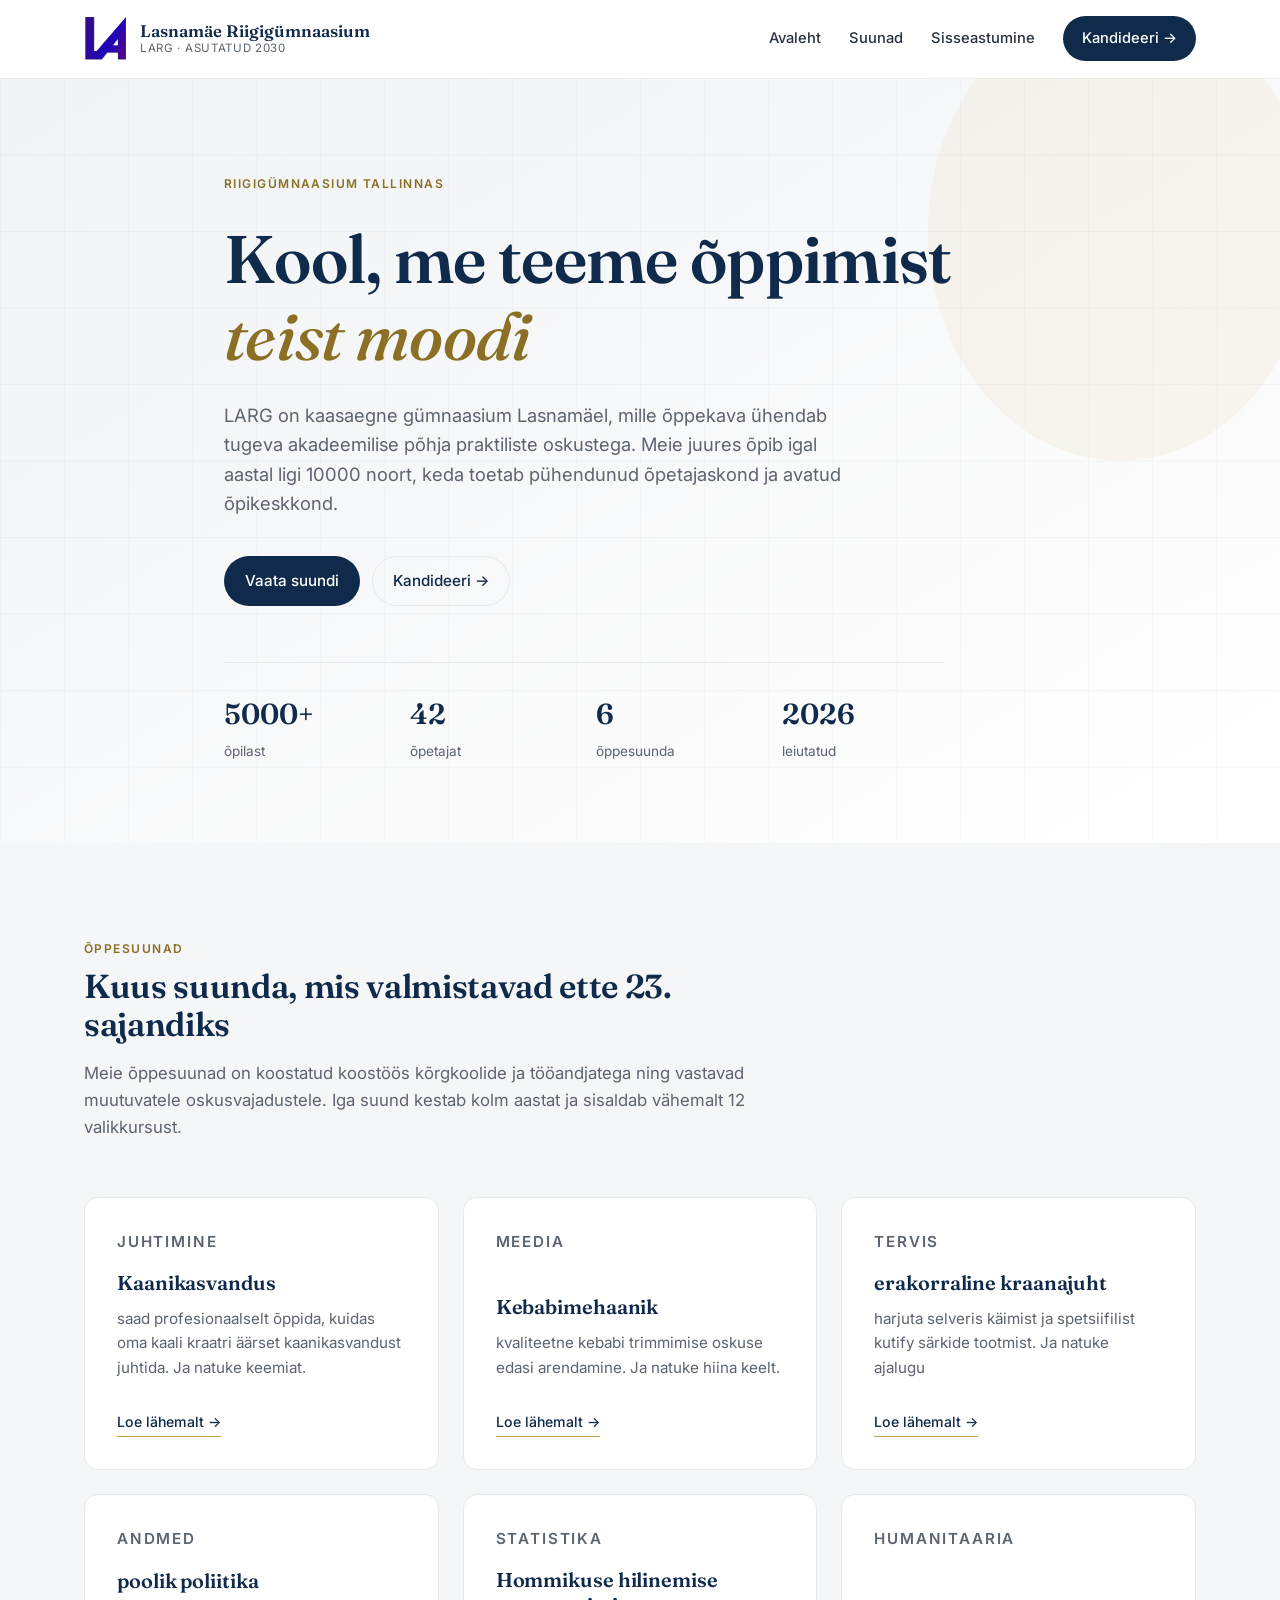
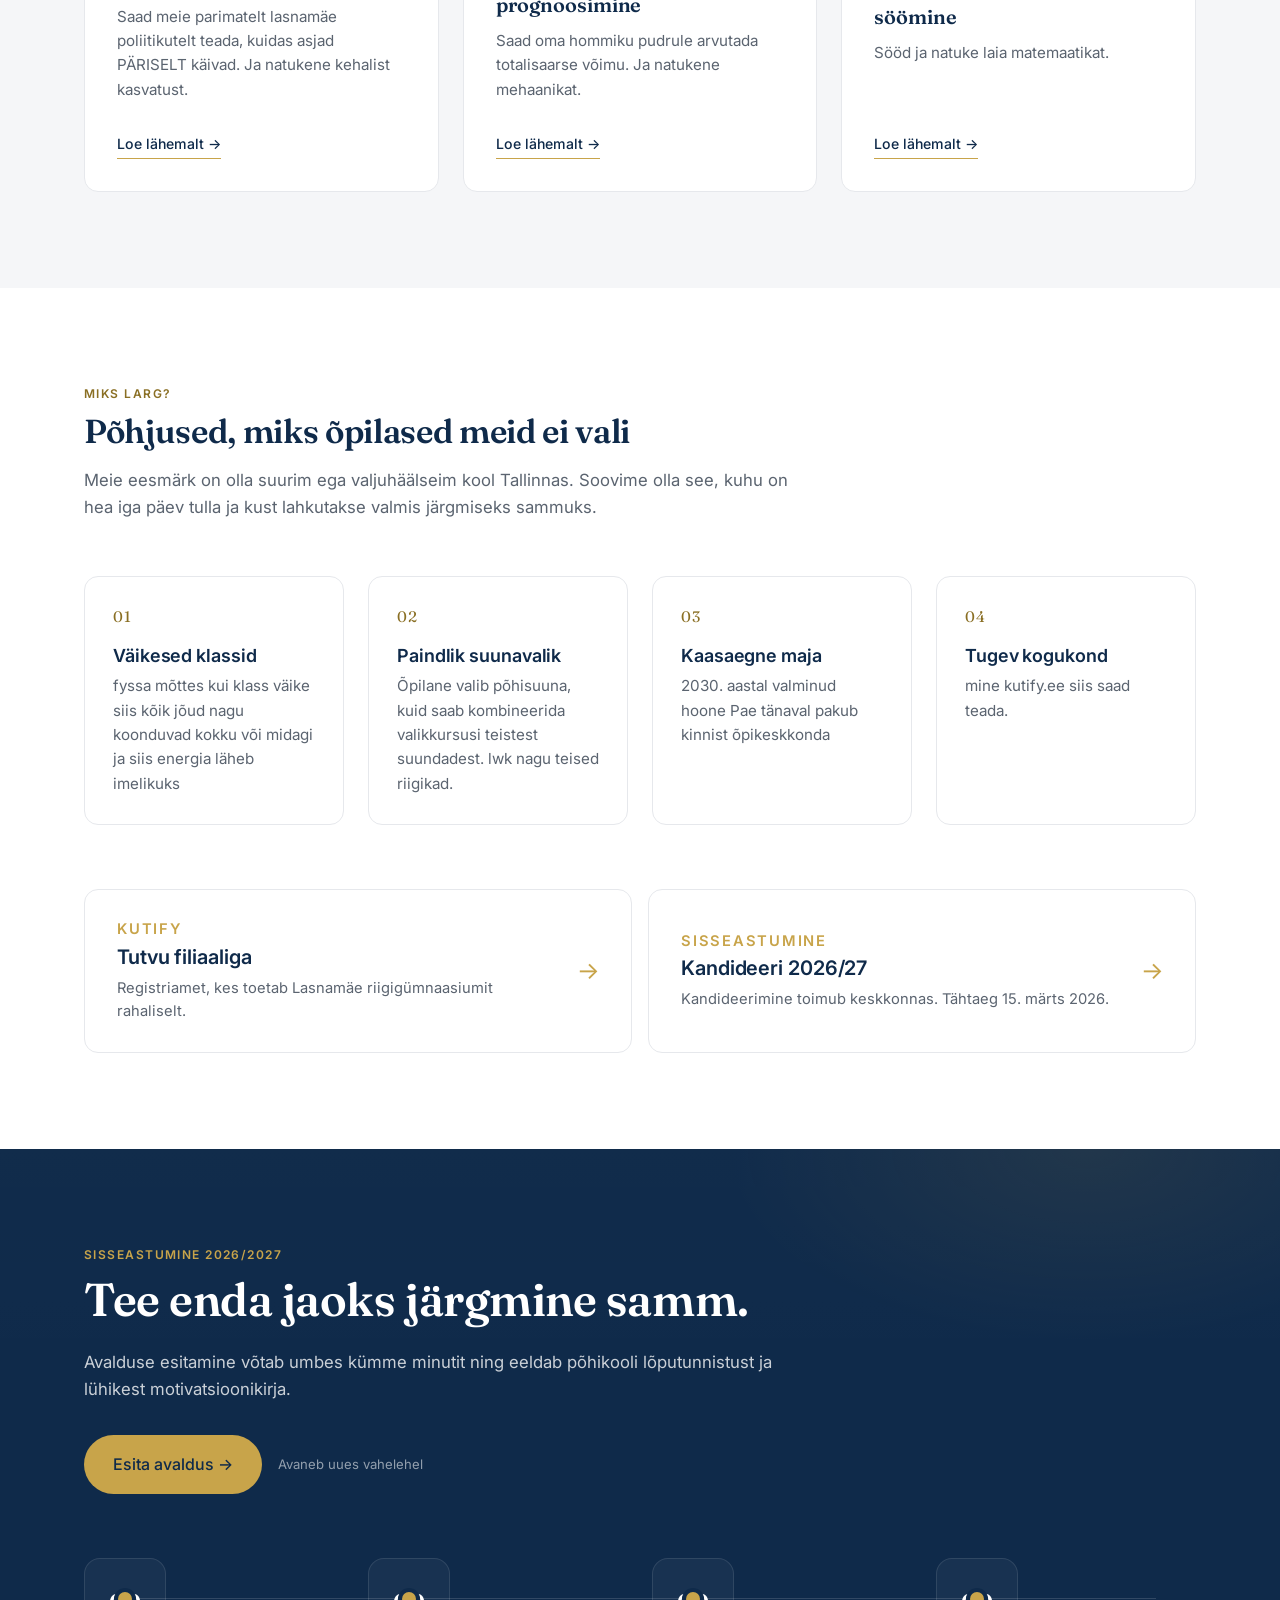
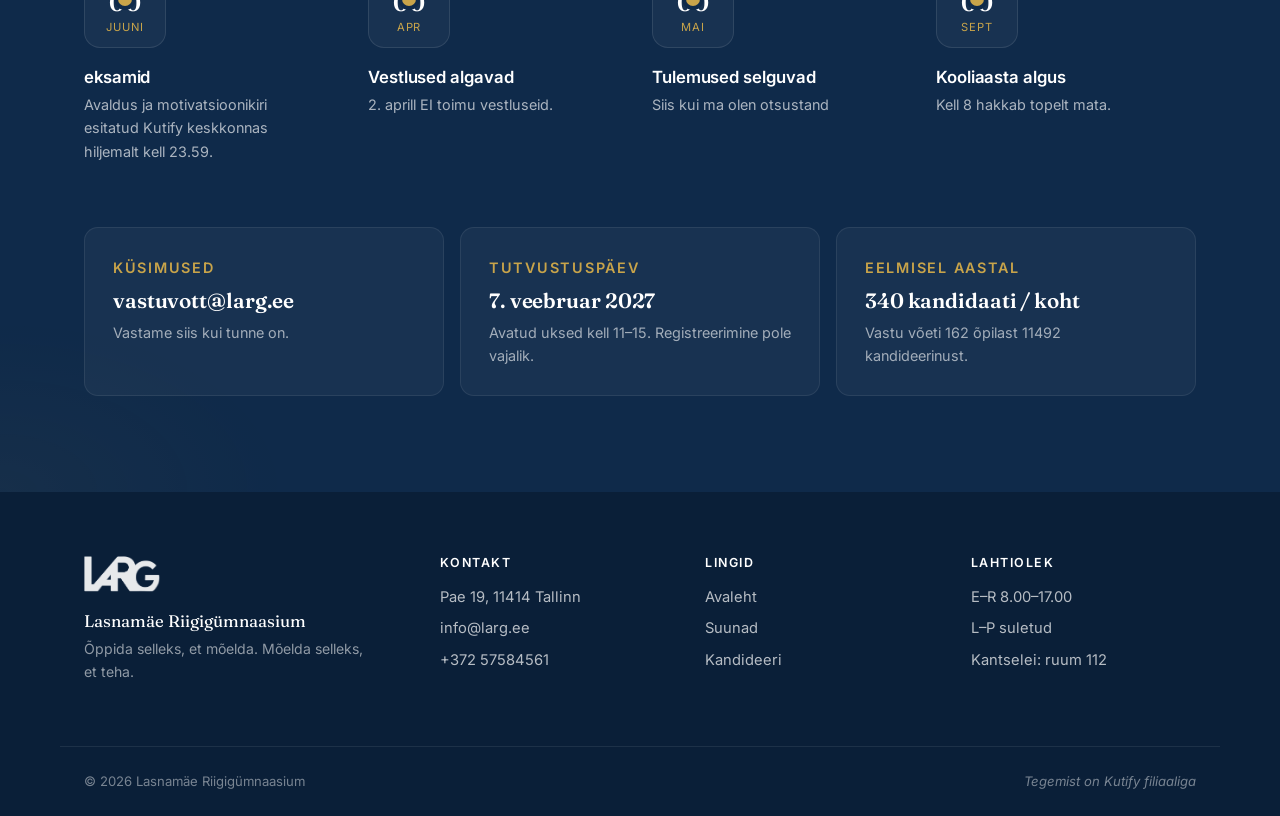
==== index.html @ 1d41293f "Add files via upload" ====
<!doctype html>
<html lang="et">
<head>
<meta charset="utf-8" />
<meta name="viewport" content="width=device-width, initial-scale=1" />
<title>Lasnamäe Riigigümnaasium — LARG</title>
<meta name="description" content="Lasnamäe Riigigümnaasium (LARG) — kaasaegne gümnaasium Tallinnas. Tutvu õppesuundadega ja kandideeri." />
<link rel="preconnect" href="https://fonts.googleapis.com" />
<link rel="preconnect" href="https://fonts.gstatic.com" crossorigin />
<link href="https://fonts.googleapis.com/css2?family=Inter:wght@400;500;600;700&family=Fraunces:wght@500;600&display=swap" rel="stylesheet" />
<link rel="stylesheet" href="style.css" />
<link rel="icon" href="/favicon.ico" />
</head>
<body>
  <a class="skip" href="#main">Liigu sisu juurde</a>

  <header class="site-header" id="top">
    <div class="container header-inner">
      <a class="brand" href="#top" aria-label="LARG avaleht">
        <span class="brand-mark" aria-hidden="true">
          <img src="document.svg" alt="" width="44" height="44" />
        </span>
        <span class="brand-text">
          <span class="brand-title">Lasnamäe Riigigümnaasium</span>
          <span class="brand-sub">LARG · asutatud 2030</span>
        </span>
      </a>

      <nav class="nav" aria-label="Põhinavigatsioon">
        <button class="nav-toggle" aria-expanded="false" aria-controls="primary-nav" aria-label="Ava menüü">
          <span></span><span></span><span></span>
        </button>
        <ul id="primary-nav" class="nav-list">
          <li><a href="#avaleht">Avaleht</a></li>
          <li><a href="#suunad">Suunad</a></li>
          <li><a href="#kandideeri">Sisseastumine</a></li>
          <li><a class="btn btn-primary nav-cta" href="https://kutify.ee" target="_blank" rel="noopener">Kandideeri →</a></li>
        </ul>
      </nav>
    </div>
  </header>

  <main id="main">

    <!-- HERO / AVALEHT -->
    <section class="hero" id="avaleht">
      <div class="hero-bg" aria-hidden="true">
        <svg viewBox="0 0 1200 600" preserveAspectRatio="none">
          <defs>
            <linearGradient id="g1" x1="0" x2="1" y1="0" y2="1">
              <stop offset="0%" stop-color="#0f2a4a" stop-opacity="0.06"/>
              <stop offset="100%" stop-color="#0f2a4a" stop-opacity="0"/>
            </linearGradient>
            <pattern id="grid" width="60" height="60" patternUnits="userSpaceOnUse">
              <path d="M60 0H0V60" fill="none" stroke="#0f2a4a" stroke-opacity="0.05" stroke-width="1"/>
            </pattern>
          </defs>
          <rect width="1200" height="600" fill="url(#grid)"/>
          <rect width="1200" height="600" fill="url(#g1)"/>
          <circle cx="1050" cy="120" r="180" fill="#c8a44a" fill-opacity="0.08"/>
        </svg>
      </div>
      <div class="container hero-inner">
        <p class="eyebrow">Riigigümnaasium Tallinnas</p>
        <h1 class="hero-title">Kool, me teeme õppimist <em>teist moodi</em> </h1>
        <p class="hero-lead">
          LARG on kaasaegne gümnaasium Lasnamäel, mille õppekava ühendab tugeva
          akadeemilise põhja praktiliste oskustega. Meie juures õpib igal
          aastal ligi 10000 noort, keda toetab pühendunud õpetajaskond ja avatud
          õpikeskkond.
        </p>
        <div class="hero-actions">
          <a class="btn btn-primary" href="#suunad">Vaata suundi</a>
          <a class="btn btn-ghost" href="https://forms.gle/vjyCCtD38Jy7fEL56" target="_blank" rel="noopener">Kandideeri →</a>
        </div>

        <dl class="hero-stats" aria-label="Koolist arvudes">
          <div><dt>5000+</dt><dd>õpilast</dd></div>
          <div><dt>42</dt><dd>õpetajat</dd></div>
          <div><dt>6</dt><dd>õppesuunda</dd></div>
          <div><dt>2026</dt><dd>leiutatud</dd></div>
        </dl>
      </div>
    </section>

    <!-- SUUNAD -->
    <section class="section section-alt" id="suunad" aria-labelledby="suunad-title">
      <div class="container">
        <header class="section-head">
          <p class="eyebrow">Õppesuunad</p>
          <h2 id="suunad-title">Kuus suunda, mis valmistavad ette 23. sajandiks</h2>
          <p class="section-lead">
            Meie õppesuunad on koostatud koostöös kõrgkoolide ja tööandjatega
            ning vastavad muutuvatele oskusvajadustele. Iga suund kestab kolm
            aastat ja sisaldab vähemalt 12 valikkursust.
          </p>
        </header>

        <div class="cards">
          <article class="card">
            <p class="card-tag">Juhtimine</p>
            <h3>Kaanikasvandus</h3>
            <p>saad profesionaalselt õppida, kuidas oma kaali kraatri äärset kaanikasvandust juhtida. Ja natuke keemiat.</p>
            <a class="card-link" href="https://kutify.ee/products/sundinud-kaanikasvataja-t-sark">Loe lähemalt →</a>
          </article>

          <article class="card">
            <p class="card-tag">Meedia</p>
            <h3>Kebabimehaanik</h3>
            <p>kvaliteetne kebabi trimmimise oskuse edasi arendamine. Ja natuke hiina keelt.</p>
            <a class="card-link" href="#kandideeri">Loe lähemalt →</a>
          </article>

          <article class="card">
            <p class="card-tag">Tervis</p>
            <h3>erakorraline kraanajuht</h3>
            <p>harjuta selveris käimist ja spetsiifilist kutify särkide tootmist. Ja natuke ajalugu</p>
            <a class="card-link" href="#kandideeri">Loe lähemalt →</a>
          </article>

          <article class="card">
            <p class="card-tag">Andmed</p>
            <h3>poolik poliitika</h3>
            <p>Saad meie parimatelt lasnamäe poliitikutelt teada, kuidas asjad PÄRISELT käivad. Ja natukene kehalist kasvatust.</p>
            <a class="card-link" href="#kandideeri">Loe lähemalt →</a>
          </article>

          <article class="card">
            <p class="card-tag">Statistika</p>
            <h3>Hommikuse hilinemise prognoosimine</h3>
            <p>Saad oma hommiku pudrule arvutada totalisaarse võimu. Ja natukene mehaanikat.</p>
            <a class="card-link" href="#kandideeri">Loe lähemalt →</a>
          </article>

          <article class="card">
            <p class="card-tag">Humanitaaria</p>
            <h3>söömine</h3>
            <p>Sööd ja natuke laia matemaatikat.</p>
            <a class="card-link" href="#kandideeri">Loe lähemalt →</a>
          </article>
        </div>
      </div>
    </section>
	      <!-- MIKS LARG -->
    <section class="section" aria-labelledby="miks-title">
      <div class="container">
        <header class="section-head">
          <p class="eyebrow">Miks LARG?</p>
          <h2 id="miks-title">Põhjused, miks õpilased meid ei vali</h2>
          <p class="section-lead">
            Meie eesmärk on olla suurim ega valjuhäälseim kool Tallinnas.
            Soovime olla see, kuhu on hea iga päev tulla ja kust lahkutakse
            valmis järgmiseks sammuks.
          </p>
        </header>

        <div class="features">
          <article class="feature">
            <span class="feature-num">01</span>
            <h3>Väikesed klassid</h3>
            <p>fyssa mõttes kui klass väike siis kõik jõud nagu koonduvad kokku või midagi ja siis energia läheb imelikuks</p>
          </article>
          <article class="feature">
            <span class="feature-num">02</span>
            <h3>Paindlik suunavalik</h3>
            <p>Õpilane valib põhisuuna, kuid saab kombineerida valikkursusi
              teistest suundadest. lwk nagu teised riigikad.</p>
          </article>
          <article class="feature">
            <span class="feature-num">03</span>
            <h3>Kaasaegne maja</h3>
            <p>2030. aastal valminud hoone Pae tänaval pakub kinnist õpikeskkonda</p>
          </article>
          <article class="feature">
            <span class="feature-num">04</span>
            <h3>Tugev kogukond</h3>
            <p>mine kutify.ee siis saad teada.</p>
          </article>
        </div>

        <div class="quicklinks">
          <a href="https://kutify.ee" target="_blank" rel="noopener" class="quicklink quicklink-accent">
            <div>
              <p class="eyebrow">Kutify</p>
              <h3>Tutvu filiaaliga</h3>
              <p>Registriamet, kes toetab Lasnamäe riigigümnaasiumit rahaliselt.</p>
            </div>
            <span class="arrow" aria-hidden="true">→</span>
          </a>
          <a href="https://forms.gle/vjyCCtD38Jy7fEL56" target="_blank" rel="noopener" class="quicklink quicklink-accent">
            <div>
              <p class="eyebrow">Sisseastumine</p>
              <h3>Kandideeri 2026/27</h3>
              <p>Kandideerimine toimub keskkonnas. Tähtaeg 15. märts 2026.</p>
            </div>
            <span class="arrow" aria-hidden="true">→</span>
          </a>
        </div>
      </div>
    </section>

    <!-- KANDIDEERIMINE -->
    <section class="section apply" id="kandideeri" aria-labelledby="kand-title">
      <div class="apply-bg" aria-hidden="true"></div>
      <div class="container apply-inner">
        <div class="apply-head">
          <p class="eyebrow">Sisseastumine 2026/2027</p>
          <h2 id="kand-title">Tee enda jaoks järgmine samm.</h2>
          <p class="apply-text">
            Avalduse esitamine võtab umbes kümme minutit ning eeldab põhikooli lõputunnistust ja
            lühikest motivatsioonikirja.
          </p>
          <div class="apply-actions">
            <a class="btn btn-primary btn-lg" href="https://forms.gle/dvVnrGggxwWH1kMp7" target="_blank" rel="noopener">
              Esita avaldus →
            </a>
            <p class="apply-meta">Avaneb uues vahelehel </p>
          </div>
        </div>

        <ol class="timeline" aria-label="Vastuvõtu ajakava">
          <li class="timeline-item">
            <div class="timeline-date"><span class="day">00</span><span class="mon">Juuni</span></div>
            <div class="timeline-body">
              <h3>eksamid</h3>
              <p>Avaldus ja motivatsioonikiri esitatud Kutify keskkonnas hiljemalt kell 23.59.</p>
            </div>
          </li>
          <li class="timeline-item">
            <div class="timeline-date"><span class="day">00</span><span class="mon">Apr</span></div>
            <div class="timeline-body">
              <h3>Vestlused algavad</h3>
              <p>2. aprill EI toimu vestluseid.</p>
            </div>
          </li>
          <li class="timeline-item">
            <div class="timeline-date"><span class="day">00</span><span class="mon">Mai</span></div>
            <div class="timeline-body">
              <h3>Tulemused selguvad</h3>
              <p>Siis kui ma olen otsustand</p>
            </div>
          </li>
          <li class="timeline-item">
            <div class="timeline-date"><span class="day">00</span><span class="mon">Sept</span></div>
            <div class="timeline-body">
              <h3>Kooliaasta algus</h3>
              <p>Kell 8 hakkab topelt mata.</p>
            </div>
          </li>
        </ol>

        <div class="apply-grid">
          <a class="apply-tile" href="mailto:vastuvott@larg.ee">
            <p class="eyebrow">Küsimused</p>
            <h3>vastuvott@larg.ee</h3>
            <p>Vastame siis kui tunne on.</p>
          </a>
          <div class="apply-tile">
            <p class="eyebrow">Tutvustuspäev</p>
            <h3>7. veebruar 2027</h3>
            <p>Avatud uksed kell 11–15. Registreerimine pole vajalik.</p>
          </div>
          <div class="apply-tile">
            <p class="eyebrow">Eelmisel aastal</p>
            <h3>340 kandidaati / koht</h3>
            <p>Vastu võeti 162 õpilast 11492 kandideerinust.</p>
          </div>
        </div>
      </div>
    </section>

  </main>

  <footer class="site-footer">
    <div class="container footer-inner">
      <div class="footer-brand">
        <span class="brand-mark" aria-hidden="true">
          <img src="logo.svg" alt="" width="76" height="36" style="filter:brightness(0) invert(1);opacity:.9" />
        </span>
        <p class="footer-name">Lasnamäe Riigigümnaasium</p>
        <p class="footer-tag">Õppida selleks, et mõelda. Mõelda selleks, et teha.</p>
      </div>

      <div class="footer-col">
        <h4>Kontakt</h4>
        <p>Pae 19, 11414 Tallinn</p>
        <p><a href="mailto:info@larg.ee">info@larg.ee</a></p>
        <p><a href="tel:+3726000000">+372 57584561</a></p>
      </div>

      <div class="footer-col">
        <h4>Lingid</h4>
        <ul>
          <li><a href="#avaleht">Avaleht</a></li>
          <li><a href="#suunad">Suunad</a></li>
          <li><a href="#kandideeri">Kandideeri</a></li>
        </ul>
      </div>

      <div class="footer-col">
        <h4>Lahtiolek</h4>
        <p>E–R 8.00–17.00</p>
        <p>L–P suletud</p>
        <p>Kantselei: ruum 112</p>
      </div>
    </div>

    <div class="container footer-bottom">
      <p>© 2026 Lasnamäe Riigigümnaasium</p>
      <p class="disclaimer">Tegemist on Kutify filiaaliga</p>
    </div>
  </footer>

  <script src="script.js"></script>
</body>
</html>
---- style.css ----
/* LARG — staatiline veebileht */
:root {
  --bg: #ffffff;
  --bg-alt: #f5f6f8;
  --ink: #0f2a4a;
  --ink-2: #1a3a63;
  --text: #2b3340;
  --muted: #5b6470;
  --line: #e6e8ec;
  --accent: #c8a44a;
  --accent-ink: #8a6f24;
  --radius: 14px;
  --shadow-sm: 0 1px 2px rgba(15, 42, 74, 0.04);
  --shadow-md: 0 8px 28px -12px rgba(15, 42, 74, 0.18);
  --maxw: 1160px;
  --t: 200ms ease;
}

*, *::before, *::after { box-sizing: border-box; }
html { scroll-behavior: smooth; }
body {
  margin: 0;
  font-family: 'Inter', system-ui, -apple-system, Segoe UI, Roboto, sans-serif;
  font-size: 16px;
  line-height: 1.6;
  color: var(--text);
  background: var(--bg);
  -webkit-font-smoothing: antialiased;
}
img, svg { display: block; max-width: 100%; }
a { color: var(--ink); text-decoration: none; }
a:hover { color: var(--accent-ink); }

h1, h2, h3, h4 {
  font-family: 'Fraunces', 'Inter', Georgia, serif;
  color: var(--ink);
  font-weight: 600;
  letter-spacing: -0.01em;
  line-height: 1.15;
  margin: 0 0 0.5em;
}
h2 { font-size: clamp(1.75rem, 2.6vw, 2.4rem); }
h3 { font-family: 'Inter', sans-serif; font-weight: 600; font-size: 1.125rem; letter-spacing: -0.005em; }
p { margin: 0 0 1em; }

.container { width: 100%; max-width: var(--maxw); margin: 0 auto; padding: 0 24px; }

.eyebrow {
  font-size: 0.75rem;
  font-weight: 600;
  letter-spacing: 0.12em;
  text-transform: uppercase;
  color: var(--accent-ink);
  margin: 0 0 0.75em;
}

.skip {
  position: absolute; left: -9999px; top: 0;
  background: var(--ink); color: #fff; padding: 12px 16px; z-index: 100;
}
.skip:focus { left: 16px; top: 16px; }

/* Buttons */
.btn {
  display: inline-flex; align-items: center; justify-content: center;
  gap: 8px;
  padding: 12px 20px;
  font-weight: 500;
  font-size: 0.95rem;
  border-radius: 999px;
  border: 1px solid transparent;
  transition: background var(--t), color var(--t), border-color var(--t), transform var(--t);
  cursor: pointer;
  white-space: nowrap;
}
.btn-primary { background: var(--ink); color: #fff; }
.btn-primary:hover { background: var(--ink-2); color: #fff; }
.btn-ghost { background: transparent; color: var(--ink); border-color: var(--line); }
.btn-ghost:hover { border-color: var(--ink); color: var(--ink); }
.btn-lg { padding: 16px 28px; font-size: 1rem; }

/* Header */
.site-header {
  position: sticky; top: 0; z-index: 50;
  background: rgba(255,255,255,0.92);
  backdrop-filter: saturate(180%) blur(10px);
  border-bottom: 1px solid transparent;
  transition: border-color var(--t), box-shadow var(--t);
}
.site-header.scrolled {
  border-bottom-color: var(--line);
  box-shadow: var(--shadow-sm);
}
.header-inner {
  display: flex; align-items: center; justify-content: space-between;
  padding: 16px 24px;
  gap: 24px;
}
.brand { display: flex; align-items: center; gap: 12px; color: var(--ink); }
.brand-mark { display: inline-flex; }
.brand-text { display: flex; flex-direction: column; line-height: 1.1; }
.brand-title {
  font-family: 'Fraunces', serif; font-weight: 600; font-size: 1.05rem;
  color: var(--ink);
}
.brand-sub { font-size: 0.72rem; color: var(--muted); letter-spacing: 0.06em; text-transform: uppercase; margin-top: 2px;}

.nav { display: flex; align-items: center; }
.nav-list {
  display: flex; align-items: center; gap: 28px;
  list-style: none; margin: 0; padding: 0;
}
.nav-list a {
  font-size: 0.92rem; color: var(--text); font-weight: 500;
  padding: 6px 0;
  border-bottom: 1px solid transparent;
}
.nav-list a:hover { color: var(--ink); border-bottom-color: var(--accent); }
.nav-list a.nav-cta,
.nav-list a.nav-cta:hover { color: #fff; border-bottom: none; padding: 10px 18px; }
.nav-list a.nav-cta { transition: background var(--t); }

.nav-toggle {
  display: none;
  background: none; border: none; cursor: pointer;
  width: 40px; height: 40px; padding: 8px;
  flex-direction: column; justify-content: space-between;
}
.nav-toggle span {
  display: block; height: 2px; background: var(--ink); border-radius: 2px;
  transition: transform var(--t), opacity var(--t);
}

/* Hero */
.hero { position: relative; overflow: hidden; padding: 96px 0 80px; }
.hero-bg { position: absolute; inset: 0; z-index: 0; }
.hero-bg svg { width: 100%; height: 100%; }
.hero-inner { position: relative; z-index: 1; max-width: 880px; }
.hero-title {
  font-size: clamp(2.4rem, 5.4vw, 4.2rem);
  margin: 0.4em 0 0.4em;
}
.hero-title em { font-style: italic; color: var(--accent-ink); font-weight: 500; }
.hero-lead {
  font-size: 1.15rem; color: var(--muted); max-width: 640px;
  margin-bottom: 2em;
}
.hero-actions { display: flex; flex-wrap: wrap; gap: 12px; margin-bottom: 56px; }

.hero-stats {
  display: grid; grid-template-columns: repeat(4, minmax(0,1fr));
  gap: 24px;
  border-top: 1px solid var(--line);
  padding-top: 28px;
  margin: 0; max-width: 720px;
}
.hero-stats div { display: flex; flex-direction: column; }
.hero-stats dt {
  font-family: 'Fraunces', serif; font-size: 1.8rem; font-weight: 600;
  color: var(--ink);
}
.hero-stats dd { margin: 4px 0 0; font-size: 0.85rem; color: var(--muted); }

/* Sections */
.section { padding: 96px 0; }
.section-alt { background: var(--bg-alt); }
.section-head { max-width: 720px; margin: 0 0 56px; }
.section-lead { color: var(--muted); font-size: 1.05rem; }

/* Features */
.features {
  display: grid; gap: 24px;
  grid-template-columns: repeat(auto-fit, minmax(240px, 1fr));
  margin-bottom: 64px;
}
.feature {
  padding: 28px;
  border: 1px solid var(--line);
  border-radius: var(--radius);
  background: #fff;
  transition: border-color var(--t), transform var(--t);
}
.feature:hover { border-color: var(--ink); transform: translateY(-2px); }
.feature-num {
  font-family: 'Fraunces', serif; font-size: 0.95rem; color: var(--accent-ink);
  display: block; margin-bottom: 16px; letter-spacing: 0.04em;
}
.feature h3 { margin-bottom: 8px; }
.feature p { color: var(--muted); font-size: 0.95rem; margin: 0; }

/* Quick links */
.quicklinks {
  display: grid; gap: 16px;
  grid-template-columns: repeat(auto-fit, minmax(280px, 1fr));
}
.quicklink {
  display: flex; align-items: center; justify-content: space-between;
  gap: 24px;
  padding: 28px 32px;
  background: var(--ink);
  color: #fff;
  border-radius: var(--radius);
  transition: transform var(--t), background var(--t);
}
.quicklink:hover { background: var(--ink-2); color: #fff; transform: translateY(-2px); }
.quicklink h3 { color: #fff; margin: 4px 0 8px; font-size: 1.25rem; }
.quicklink p { color: rgba(255,255,255,0.75); font-size: 0.92rem; margin: 0; }
.quicklink .eyebrow { color: var(--accent); }
.quicklink .arrow {
  font-size: 1.5rem; color: var(--accent);
  transition: transform var(--t);
}
.quicklink:hover .arrow { transform: translateX(4px); }
.quicklink-accent { background: #fff; color: var(--ink); border: 1px solid var(--line); }
.quicklink-accent:hover { background: #fff; color: var(--ink); border-color: var(--ink); }
.quicklink-accent h3 { color: var(--ink); }
.quicklink-accent p { color: var(--muted); }

/* Cards (suunad) */
.cards {
  display: grid; gap: 24px;
  grid-template-columns: repeat(auto-fit, minmax(280px, 1fr));
}
.card {
  background: #fff;
  border: 1px solid var(--line);
  border-radius: var(--radius);
  padding: 32px;
  display: flex; flex-direction: column;
  transition: border-color var(--t), transform var(--t), box-shadow var(--t);
}
.card:hover { border-color: var(--ink); transform: translateY(-3px); box-shadow: var(--shadow-md); }
.card-tag {
  font-size: 0.7rem; font-weight: 600; letter-spacing: 0.12em; text-transform: uppercase;
  color: var(--accent-ink); margin: 0 0 16px;
}
.card h3 {
  font-family: 'Fraunces', serif; font-size: 1.25rem; line-height: 1.25;
  margin-bottom: 12px; color: var(--ink);
}
.card p { color: var(--muted); font-size: 0.95rem; flex: 1; }
.card-link {
  margin-top: 16px;
  font-size: 0.88rem; font-weight: 500; color: var(--ink);
  border-bottom: 1px solid var(--accent);
  align-self: flex-start;
  padding-bottom: 2px;
}
.card-link:hover { color: var(--accent-ink); }

/* Apply */
.apply { position: relative; background: var(--ink); color: #fff; overflow: hidden; }
.apply-bg {
  position: absolute; inset: 0; pointer-events: none; opacity: 0.5;
  background:
    radial-gradient(600px 320px at 85% 0%, rgba(200,164,74,0.18), transparent 60%),
    radial-gradient(500px 300px at 0% 100%, rgba(200,164,74,0.08), transparent 60%),
    linear-gradient(180deg, rgba(255,255,255,0.02), transparent 40%);
}
.apply-inner { position: relative; max-width: var(--maxw); margin: 0 auto; }
.apply h2 { color: #fff; font-size: clamp(2rem, 3.6vw, 3rem); }
.apply .eyebrow { color: var(--accent); }
.apply-head { max-width: 720px; margin: 0 0 64px; }
.apply-text { color: rgba(255,255,255,0.78); font-size: 1.05rem; }
.apply-text a { color: var(--accent); border-bottom: 1px solid rgba(200,164,74,0.4); }
.apply-text a:hover { color: #fff; }
.apply-actions { margin: 32px 0 0; display: flex; flex-wrap: wrap; align-items: center; gap: 16px; }
.apply .btn-primary { background: var(--accent); color: var(--ink); }
.apply .btn-primary:hover { background: #d8b35a; color: var(--ink); transform: translateY(-1px); }
.apply-meta { font-size: 0.82rem; color: rgba(255,255,255,0.55); margin: 0; }

/* Timeline */
.timeline {
  list-style: none; padding: 0; margin: 0 0 64px;
  display: grid; gap: 24px;
  grid-template-columns: repeat(4, 1fr);
  position: relative;
}
.timeline::before {
  content: ""; position: absolute; left: 40px; right: 40px; top: 40px;
  height: 1px; background: rgba(255,255,255,0.14);
}
.timeline-item { position: relative; padding: 0 20px 0 0; }
.timeline-item::before {
  content: ""; position: absolute; top: 34px; left: 34px;
  width: 14px; height: 14px; border-radius: 50%;
  background: var(--accent); box-shadow: 0 0 0 4px var(--ink);
  z-index: 2;
}
.timeline-date {
  position: relative;
  display: inline-flex; flex-direction: column; align-items: center; justify-content: center;
  width: 82px; min-height: 82px; border-radius: 16px;
  background: rgba(255,255,255,0.04);
  border: 1px solid rgba(255,255,255,0.1);
  margin-bottom: 20px;
  padding: 28px 0 10px;
}
.timeline-date .day { margin-top: 4px; }
.timeline-date .day {
  font-family: 'Fraunces', serif; font-size: 1.5rem; font-weight: 600; color: #fff;
  line-height: 1;
}
.timeline-date .mon {
  font-size: 0.7rem; color: var(--accent); margin-top: 4px;
  letter-spacing: 0.08em; text-transform: uppercase;
}
.timeline-body h3 { color: #fff; font-size: 1.05rem; margin: 0 0 6px; }
.timeline-body p { color: rgba(255,255,255,0.65); font-size: 0.9rem; margin: 0; }

/* Apply tiles */
.apply-grid {
  display: grid; gap: 16px;
  grid-template-columns: repeat(3, 1fr);
}
.apply-tile {
  display: block;
  padding: 28px;
  border-radius: var(--radius);
  background: rgba(255,255,255,0.04);
  border: 1px solid rgba(255,255,255,0.08);
  color: rgba(255,255,255,0.75);
  transition: background var(--t), border-color var(--t), transform var(--t);
}
a.apply-tile:hover { background: rgba(255,255,255,0.07); border-color: var(--accent); transform: translateY(-2px); color: rgba(255,255,255,0.85); }
.apply-tile .eyebrow { color: var(--accent); margin-bottom: 10px; }
.apply-tile h3 {
  color: #fff; font-family: 'Fraunces', serif; font-size: 1.3rem; margin: 0 0 8px;
}
.apply-tile p { margin: 0; font-size: 0.9rem; color: rgba(255,255,255,0.6); }

/* Footer */
.site-footer {
  background: #0a1f38; color: rgba(255,255,255,0.7);
  padding: 64px 0 24px;
  font-size: 0.92rem;
}
.footer-inner {
  display: grid; gap: 40px;
  grid-template-columns: 1.4fr 1fr 1fr 1fr;
  padding-bottom: 48px;
  border-bottom: 1px solid rgba(255,255,255,0.08);
}
.footer-brand .brand-mark { margin-bottom: 16px; }
.footer-name { color: #fff; font-family: 'Fraunces', serif; font-size: 1.05rem; margin: 0 0 4px; }
.footer-tag { color: rgba(255,255,255,0.55); font-size: 0.88rem; max-width: 280px; }
.footer-col h4 {
  color: #fff; font-family: 'Inter', sans-serif; font-size: 0.78rem;
  font-weight: 600; letter-spacing: 0.12em; text-transform: uppercase;
  margin: 0 0 16px;
}
.footer-col p, .footer-col li { margin: 0 0 8px; }
.footer-col ul { list-style: none; padding: 0; margin: 0; }
.footer-col a { color: rgba(255,255,255,0.7); }
.footer-col a:hover { color: var(--accent); }

.footer-bottom {
  display: flex; justify-content: space-between; align-items: center;
  padding-top: 24px; font-size: 0.82rem; color: rgba(255,255,255,0.45);
  flex-wrap: wrap; gap: 8px;
}
.footer-bottom p { margin: 0; }
.disclaimer { font-style: italic; }

/* Mobile */
@media (max-width: 880px) {
  .nav-toggle { display: flex; }
  .nav-list {
    position: absolute; top: 100%; right: 16px; left: 16px;
    flex-direction: column; align-items: stretch; gap: 4px;
    background: #fff; border: 1px solid var(--line);
    border-radius: var(--radius);
    padding: 16px; margin-top: 8px;
    box-shadow: var(--shadow-md);
    display: none;
  }
  .nav-list.open { display: flex; }
  .nav-list li { width: 100%; }
  .nav-list a { display: block; padding: 10px 12px; }
  .nav-cta { text-align: center; margin-top: 8px; }
  .header-inner { position: relative; }

  .hero { padding: 64px 0 56px; }
  .section { padding: 64px 0; }
  .section-head { margin-bottom: 40px; }
  .hero-stats { grid-template-columns: repeat(2, 1fr); gap: 20px; }
  .footer-inner { grid-template-columns: 1fr 1fr; }
  .timeline { grid-template-columns: 1fr 1fr; gap: 32px 16px; }
  .timeline::before { display: none; }
  .apply-grid { grid-template-columns: 1fr; }
}

@media (max-width: 520px) {
  .footer-inner { grid-template-columns: 1fr; gap: 32px; }
  .brand-sub { display: none; }
  .hero-stats { grid-template-columns: 1fr 1fr; }
}
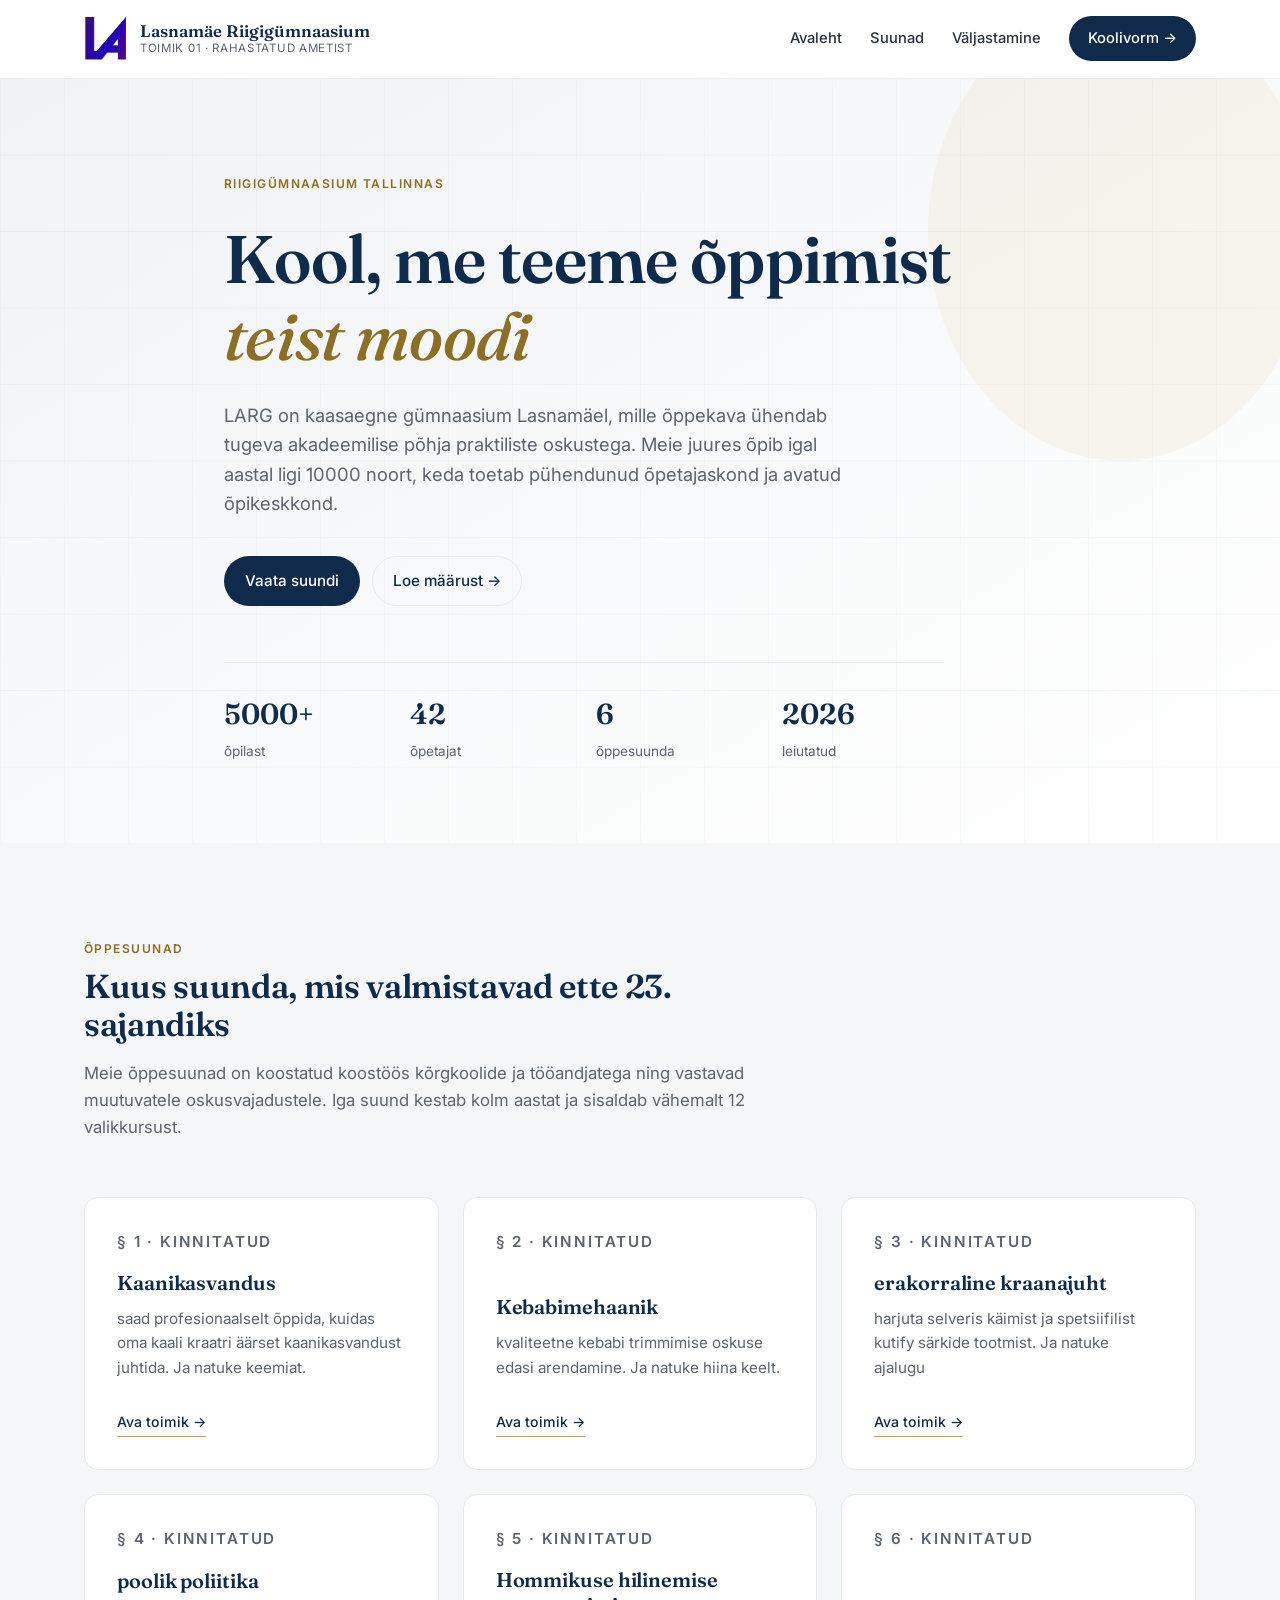
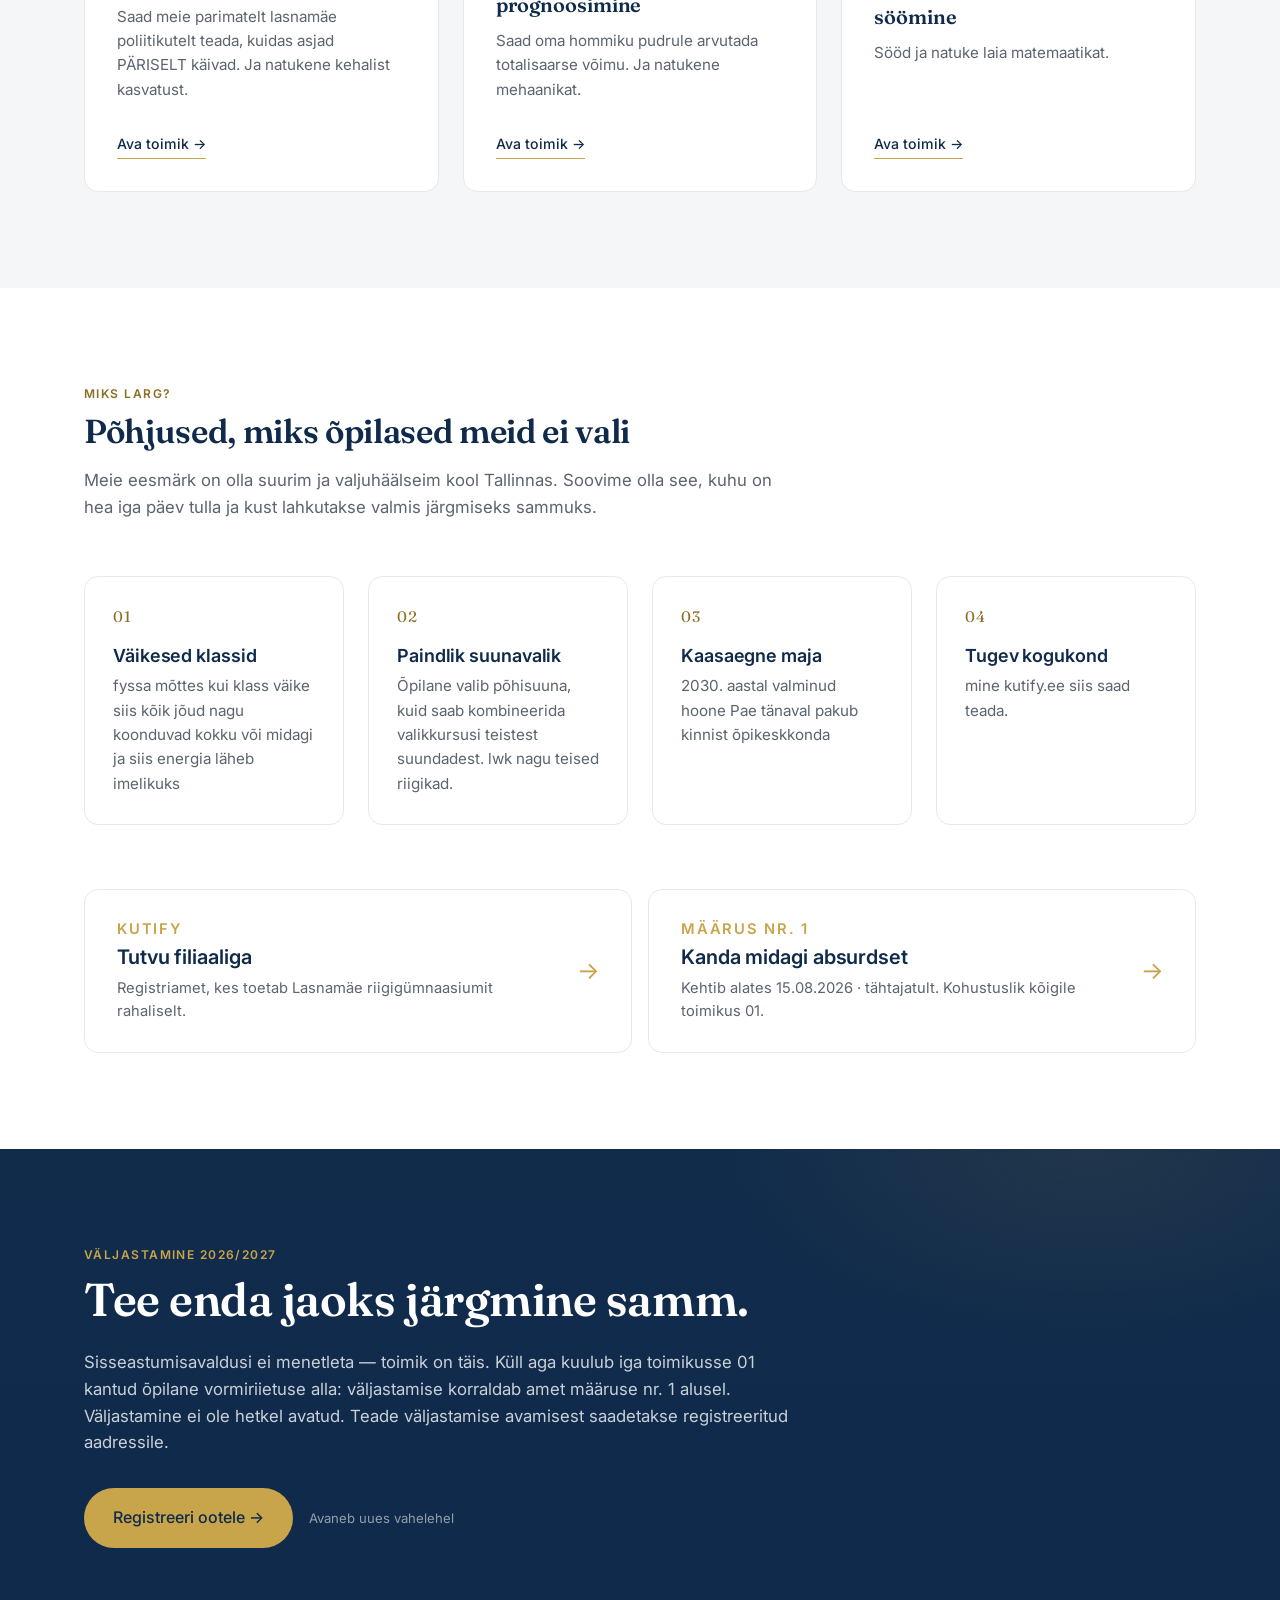
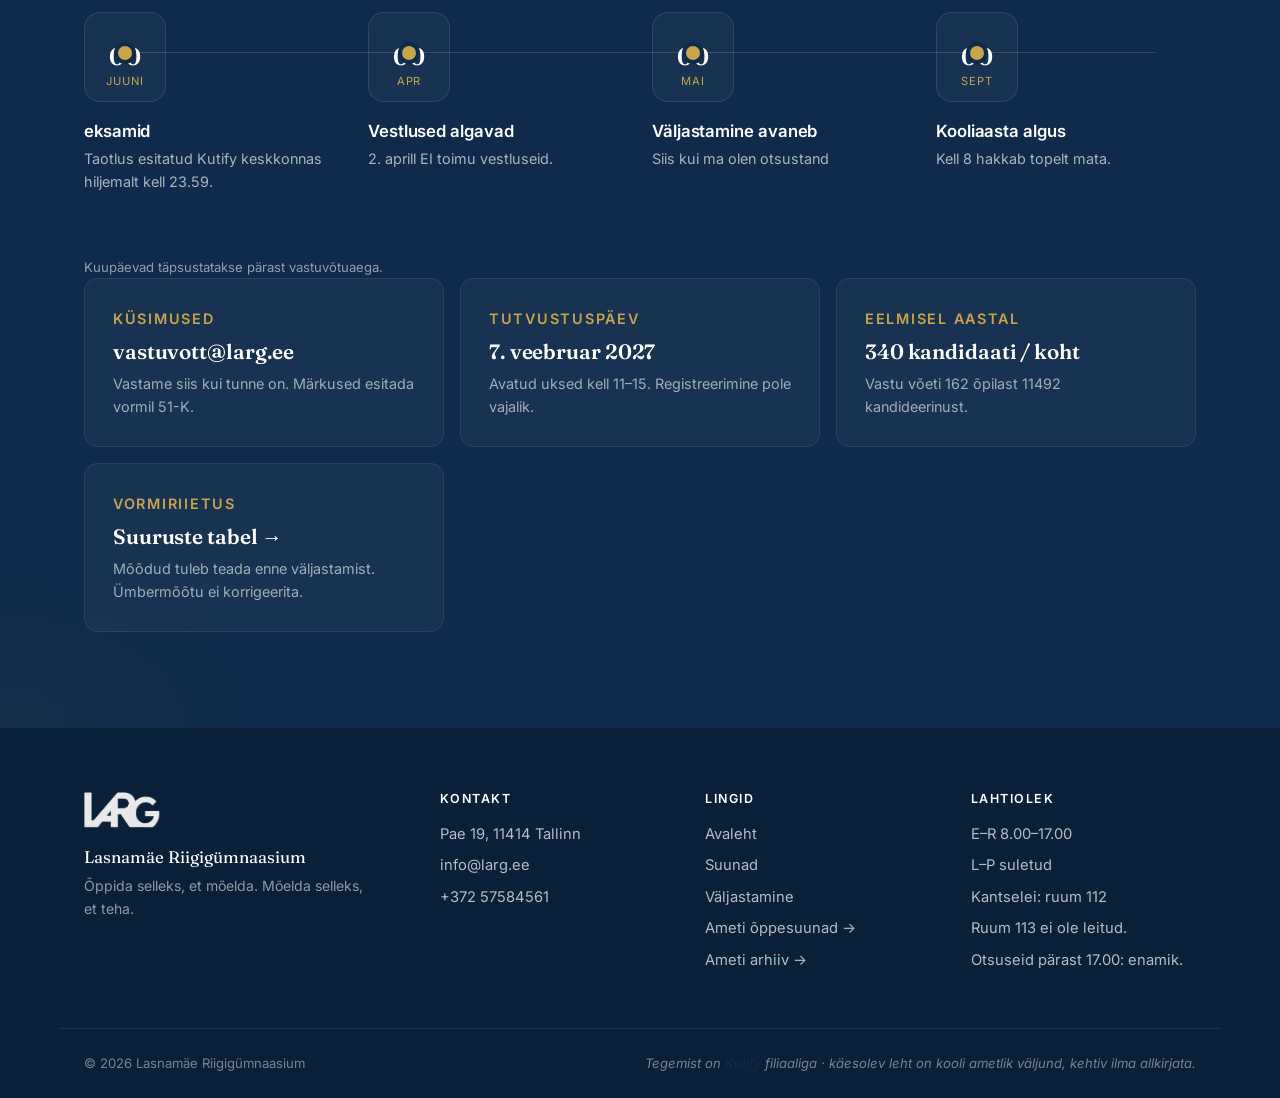
==== commit 9a316efd: "Repurpose admissions into uniform issuance; link suunad to kutify.ee Applications are gone — "Taotlu" ====
--- a/index.html
+++ b/index.html
@@ -9,7 +9,7 @@
 <link rel="preconnect" href="https://fonts.gstatic.com" crossorigin />
 <link href="https://fonts.googleapis.com/css2?family=Inter:wght@400;500;600;700&family=Fraunces:wght@500;600&display=swap" rel="stylesheet" />
 <link rel="stylesheet" href="style.css" />
-<link rel="icon" href="/favicon.ico" />
+<link rel="icon" href="favicon.ico" />
 </head>
 <body>
   <a class="skip" href="#main">Liigu sisu juurde</a>
@@ -22,7 +22,7 @@
         </span>
         <span class="brand-text">
           <span class="brand-title">Lasnamäe Riigigümnaasium</span>
-          <span class="brand-sub">LARG · asutatud 2030</span>
+          <span class="brand-sub">TOIMIK 01 · rahastatud ametist</span>
         </span>
       </a>
 
@@ -33,8 +33,8 @@
         <ul id="primary-nav" class="nav-list">
           <li><a href="#avaleht">Avaleht</a></li>
           <li><a href="#suunad">Suunad</a></li>
-          <li><a href="#kandideeri">Sisseastumine</a></li>
-          <li><a class="btn btn-primary nav-cta" href="https://kutify.ee" target="_blank" rel="noopener">Kandideeri →</a></li>
+          <li><a href="#valjastamine">Väljastamine</a></li>
+          <li><a class="btn btn-primary nav-cta" href="https://kutify.ee/collections/larg?utm_source=larg&amp;utm_medium=nav-cta&amp;utm_campaign=toimik01" target="_blank" rel="noopener">Koolivorm →</a></li>
         </ul>
       </nav>
     </div>
@@ -71,7 +71,7 @@
         </p>
         <div class="hero-actions">
           <a class="btn btn-primary" href="#suunad">Vaata suundi</a>
-          <a class="btn btn-ghost" href="https://forms.gle/vjyCCtD38Jy7fEL56" target="_blank" rel="noopener">Kandideeri →</a>
+          <a class="btn btn-ghost" href="https://kutify.ee/pages/maarus?utm_source=larg&amp;utm_medium=hero&amp;utm_campaign=toimik01" target="_blank" rel="noopener">Loe määrust →</a>
         </div>
 
         <dl class="hero-stats" aria-label="Koolist arvudes">
@@ -98,45 +98,45 @@
 
         <div class="cards">
           <article class="card">
-            <p class="card-tag">Juhtimine</p>
+            <p class="card-tag">§ 1 · Kinnitatud</p>
             <h3>Kaanikasvandus</h3>
             <p>saad profesionaalselt õppida, kuidas oma kaali kraatri äärset kaanikasvandust juhtida. Ja natuke keemiat.</p>
-            <a class="card-link" href="https://kutify.ee/products/sundinud-kaanikasvataja-t-sark">Loe lähemalt →</a>
-          </article>
-
-          <article class="card">
-            <p class="card-tag">Meedia</p>
+            <a class="card-link" href="https://kutify.ee/pages/suund-kaanikasvandus?utm_source=larg&amp;utm_medium=suund&amp;utm_campaign=toimik01" target="_blank" rel="noopener">Ava toimik →</a>
+          </article>
+
+          <article class="card">
+            <p class="card-tag">§ 2 · Kinnitatud</p>
             <h3>Kebabimehaanik</h3>
             <p>kvaliteetne kebabi trimmimise oskuse edasi arendamine. Ja natuke hiina keelt.</p>
-            <a class="card-link" href="#kandideeri">Loe lähemalt →</a>
-          </article>
-
-          <article class="card">
-            <p class="card-tag">Tervis</p>
+            <a class="card-link" href="https://kutify.ee/pages/suund-kebabimehaanik?utm_source=larg&amp;utm_medium=suund&amp;utm_campaign=toimik01" target="_blank" rel="noopener">Ava toimik →</a>
+          </article>
+
+          <article class="card">
+            <p class="card-tag">§ 3 · Kinnitatud</p>
             <h3>erakorraline kraanajuht</h3>
             <p>harjuta selveris käimist ja spetsiifilist kutify särkide tootmist. Ja natuke ajalugu</p>
-            <a class="card-link" href="#kandideeri">Loe lähemalt →</a>
-          </article>
-
-          <article class="card">
-            <p class="card-tag">Andmed</p>
+            <a class="card-link" href="https://kutify.ee/pages/suund-kraanajuht?utm_source=larg&amp;utm_medium=suund&amp;utm_campaign=toimik01" target="_blank" rel="noopener">Ava toimik →</a>
+          </article>
+
+          <article class="card">
+            <p class="card-tag">§ 4 · Kinnitatud</p>
             <h3>poolik poliitika</h3>
             <p>Saad meie parimatelt lasnamäe poliitikutelt teada, kuidas asjad PÄRISELT käivad. Ja natukene kehalist kasvatust.</p>
-            <a class="card-link" href="#kandideeri">Loe lähemalt →</a>
-          </article>
-
-          <article class="card">
-            <p class="card-tag">Statistika</p>
+            <a class="card-link" href="https://kutify.ee/pages/suund-poolik-poliitika?utm_source=larg&amp;utm_medium=suund&amp;utm_campaign=toimik01" target="_blank" rel="noopener">Ava toimik →</a>
+          </article>
+
+          <article class="card">
+            <p class="card-tag">§ 5 · Kinnitatud</p>
             <h3>Hommikuse hilinemise prognoosimine</h3>
             <p>Saad oma hommiku pudrule arvutada totalisaarse võimu. Ja natukene mehaanikat.</p>
-            <a class="card-link" href="#kandideeri">Loe lähemalt →</a>
-          </article>
-
-          <article class="card">
-            <p class="card-tag">Humanitaaria</p>
+            <a class="card-link" href="https://kutify.ee/pages/suund-hilinemine?utm_source=larg&amp;utm_medium=suund&amp;utm_campaign=toimik01" target="_blank" rel="noopener">Ava toimik →</a>
+          </article>
+
+          <article class="card">
+            <p class="card-tag">§ 6 · Kinnitatud</p>
             <h3>söömine</h3>
             <p>Sööd ja natuke laia matemaatikat.</p>
-            <a class="card-link" href="#kandideeri">Loe lähemalt →</a>
+            <a class="card-link" href="https://kutify.ee/pages/suund-soomine?utm_source=larg&amp;utm_medium=suund&amp;utm_campaign=toimik01" target="_blank" rel="noopener">Ava toimik →</a>
           </article>
         </div>
       </div>
@@ -148,7 +148,7 @@
           <p class="eyebrow">Miks LARG?</p>
           <h2 id="miks-title">Põhjused, miks õpilased meid ei vali</h2>
           <p class="section-lead">
-            Meie eesmärk on olla suurim ega valjuhäälseim kool Tallinnas.
+            Meie eesmärk on olla suurim ja valjuhäälseim kool Tallinnas.
             Soovime olla see, kuhu on hea iga päev tulla ja kust lahkutakse
             valmis järgmiseks sammuks.
           </p>
@@ -187,11 +187,11 @@
             </div>
             <span class="arrow" aria-hidden="true">→</span>
           </a>
-          <a href="https://forms.gle/vjyCCtD38Jy7fEL56" target="_blank" rel="noopener" class="quicklink quicklink-accent">
+          <a href="https://kutify.ee/pages/maarus?utm_source=larg&amp;utm_medium=quicklink&amp;utm_campaign=toimik01" target="_blank" rel="noopener" class="quicklink quicklink-accent">
             <div>
-              <p class="eyebrow">Sisseastumine</p>
-              <h3>Kandideeri 2026/27</h3>
-              <p>Kandideerimine toimub keskkonnas. Tähtaeg 15. märts 2026.</p>
+              <p class="eyebrow">Määrus nr. 1</p>
+              <h3>Kanda midagi absurdset</h3>
+              <p>Kehtib alates 15.08.2026 · tähtajatult. Kohustuslik kõigile toimikus 01.</p>
             </div>
             <span class="arrow" aria-hidden="true">→</span>
           </a>
@@ -200,19 +200,21 @@
     </section>
 
     <!-- KANDIDEERIMINE -->
-    <section class="section apply" id="kandideeri" aria-labelledby="kand-title">
+    <section class="section apply" id="valjastamine" aria-labelledby="kand-title">
       <div class="apply-bg" aria-hidden="true"></div>
       <div class="container apply-inner">
         <div class="apply-head">
-          <p class="eyebrow">Sisseastumine 2026/2027</p>
+          <p class="eyebrow">Väljastamine 2026/2027</p>
           <h2 id="kand-title">Tee enda jaoks järgmine samm.</h2>
           <p class="apply-text">
-            Avalduse esitamine võtab umbes kümme minutit ning eeldab põhikooli lõputunnistust ja
-            lühikest motivatsioonikirja.
+            Sisseastumisavaldusi ei menetleta — toimik on täis. Küll aga kuulub iga toimikusse 01
+            kantud õpilane vormiriietuse alla: väljastamise korraldab amet määruse nr. 1 alusel.
+            Väljastamine ei ole hetkel avatud. Teade väljastamise avamisest saadetakse
+            registreeritud aadressile.
           </p>
           <div class="apply-actions">
-            <a class="btn btn-primary btn-lg" href="https://forms.gle/dvVnrGggxwWH1kMp7" target="_blank" rel="noopener">
-              Esita avaldus →
+            <a class="btn btn-primary btn-lg" href="https://kutify.ee/collections/larg?utm_source=larg&amp;utm_medium=valjastamine-cta&amp;utm_campaign=toimik01" target="_blank" rel="noopener">
+              Registreeri ootele →
             </a>
             <p class="apply-meta">Avaneb uues vahelehel </p>
           </div>
@@ -223,7 +225,7 @@
             <div class="timeline-date"><span class="day">00</span><span class="mon">Juuni</span></div>
             <div class="timeline-body">
               <h3>eksamid</h3>
-              <p>Avaldus ja motivatsioonikiri esitatud Kutify keskkonnas hiljemalt kell 23.59.</p>
+              <p>Taotlus esitatud Kutify keskkonnas hiljemalt kell 23.59.</p>
             </div>
           </li>
           <li class="timeline-item">
@@ -236,7 +238,7 @@
           <li class="timeline-item">
             <div class="timeline-date"><span class="day">00</span><span class="mon">Mai</span></div>
             <div class="timeline-body">
-              <h3>Tulemused selguvad</h3>
+              <h3>Väljastamine avaneb</h3>
               <p>Siis kui ma olen otsustand</p>
             </div>
           </li>
@@ -249,11 +251,13 @@
           </li>
         </ol>
 
+        <p class="apply-meta">Kuupäevad täpsustatakse pärast vastuvõtuaega.</p>
+
         <div class="apply-grid">
           <a class="apply-tile" href="mailto:vastuvott@larg.ee">
             <p class="eyebrow">Küsimused</p>
             <h3>vastuvott@larg.ee</h3>
-            <p>Vastame siis kui tunne on.</p>
+            <p>Vastame siis kui tunne on. Märkused esitada vormil 51-K.</p>
           </a>
           <div class="apply-tile">
             <p class="eyebrow">Tutvustuspäev</p>
@@ -265,6 +269,11 @@
             <h3>340 kandidaati / koht</h3>
             <p>Vastu võeti 162 õpilast 11492 kandideerinust.</p>
           </div>
+          <a class="apply-tile" href="https://kutify.ee/pages/suuruste-tabel?utm_source=larg&amp;utm_medium=tile-suurused&amp;utm_campaign=toimik01" target="_blank" rel="noopener">
+            <p class="eyebrow">Vormiriietus</p>
+            <h3>Suuruste tabel →</h3>
+            <p>Mõõdud tuleb teada enne väljastamist. Ümbermõõtu ei korrigeerita.</p>
+          </a>
         </div>
       </div>
     </section>
@@ -285,7 +294,7 @@
         <h4>Kontakt</h4>
         <p>Pae 19, 11414 Tallinn</p>
         <p><a href="mailto:info@larg.ee">info@larg.ee</a></p>
-        <p><a href="tel:+3726000000">+372 57584561</a></p>
+        <p><a href="tel:+37257584561">+372 57584561</a></p>
       </div>
 
       <div class="footer-col">
@@ -293,7 +302,9 @@
         <ul>
           <li><a href="#avaleht">Avaleht</a></li>
           <li><a href="#suunad">Suunad</a></li>
-          <li><a href="#kandideeri">Kandideeri</a></li>
+          <li><a href="#valjastamine">Väljastamine</a></li>
+          <li><a href="https://kutify.ee/pages/oppesuunad?utm_source=larg&amp;utm_medium=footer&amp;utm_campaign=toimik01" target="_blank" rel="noopener">Ameti õppesuunad →</a></li>
+          <li><a href="https://kutify.ee/pages/arhiiv-tagasi-lukatud?utm_source=larg&amp;utm_medium=footer&amp;utm_campaign=toimik01" target="_blank" rel="noopener">Ameti arhiiv →</a></li>
         </ul>
       </div>
 
@@ -302,12 +313,14 @@
         <p>E–R 8.00–17.00</p>
         <p>L–P suletud</p>
         <p>Kantselei: ruum 112</p>
+        <p>Ruum 113 ei ole leitud.</p>
+        <p>Otsuseid pärast 17.00: enamik.</p>
       </div>
     </div>
 
     <div class="container footer-bottom">
       <p>© 2026 Lasnamäe Riigigümnaasium</p>
-      <p class="disclaimer">Tegemist on Kutify filiaaliga</p>
+      <p class="disclaimer">Tegemist on <a href="https://kutify.ee?utm_source=larg&amp;utm_medium=footer-disclaimer&amp;utm_campaign=toimik01" target="_blank" rel="noopener">Kutify</a> filiaaliga · käesolev leht on kooli ametlik väljund, kehtiv ilma allkirjata.</p>
     </div>
   </footer>
 
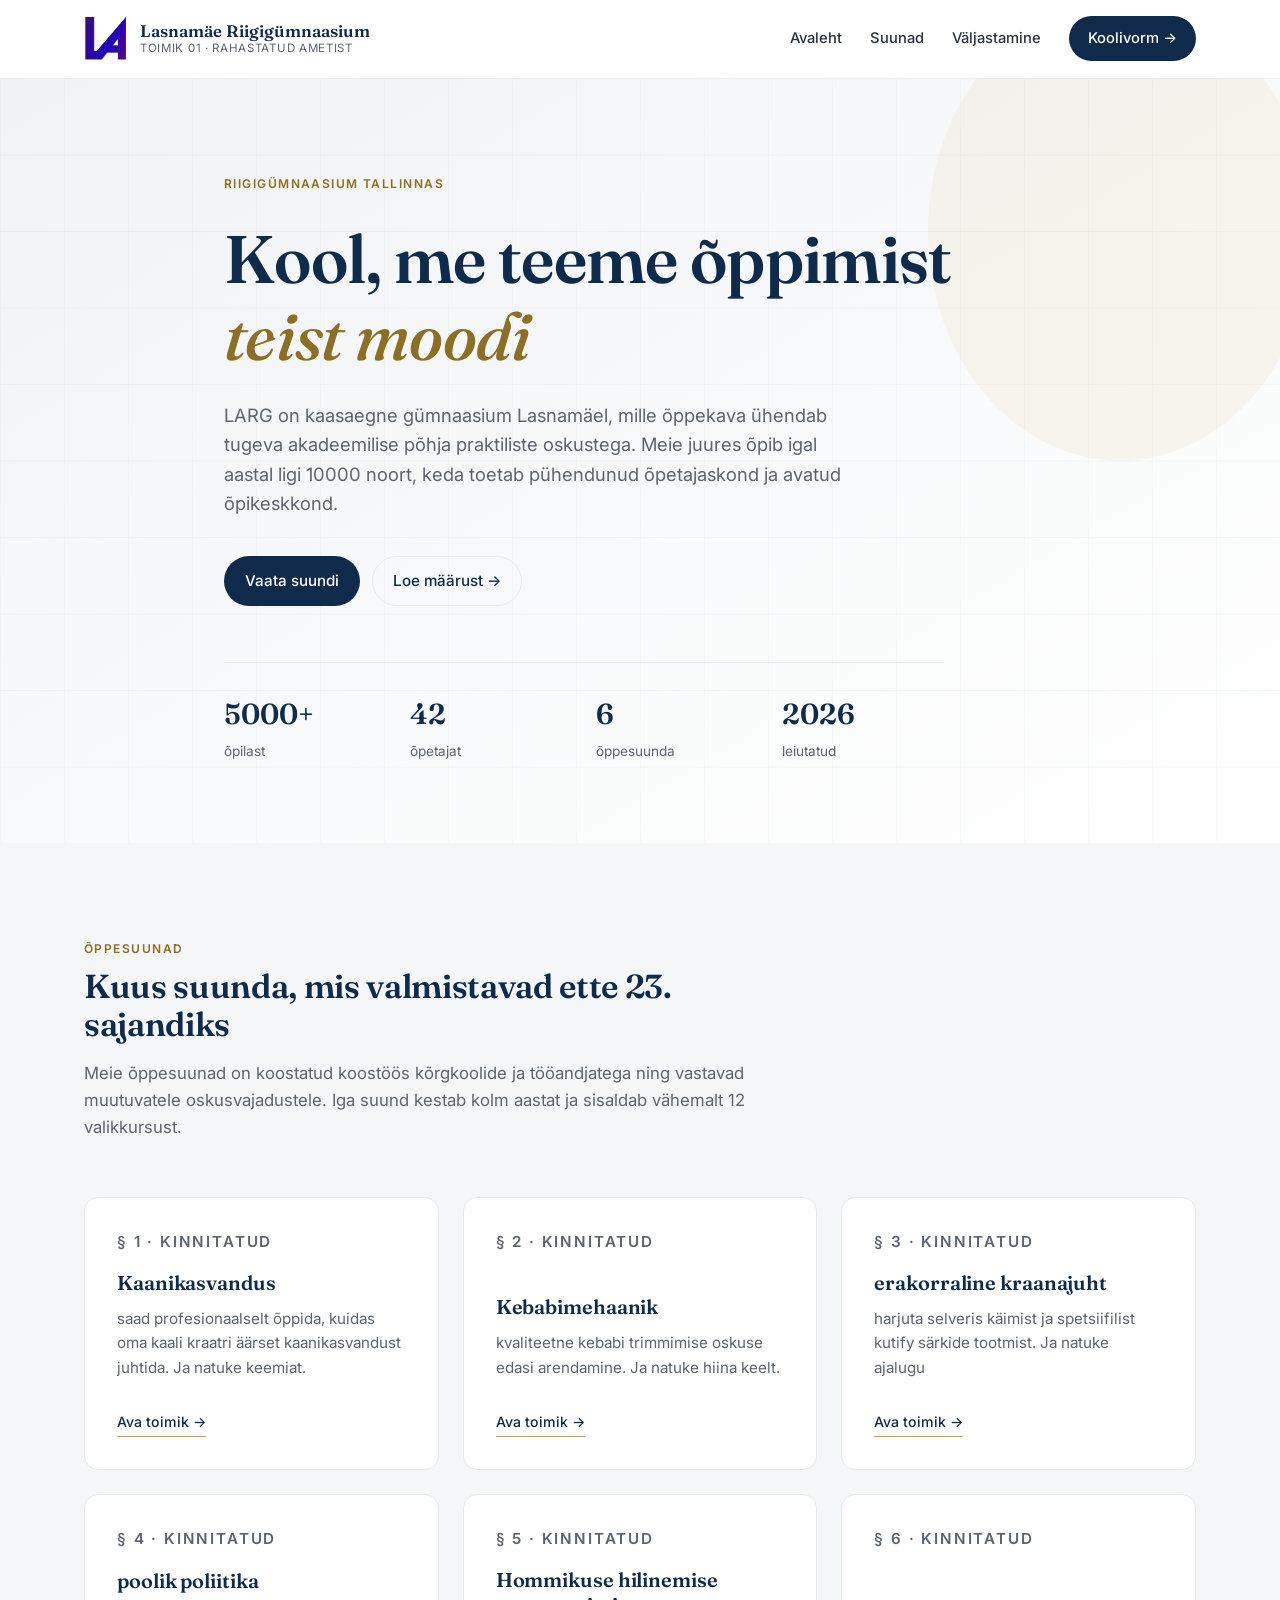
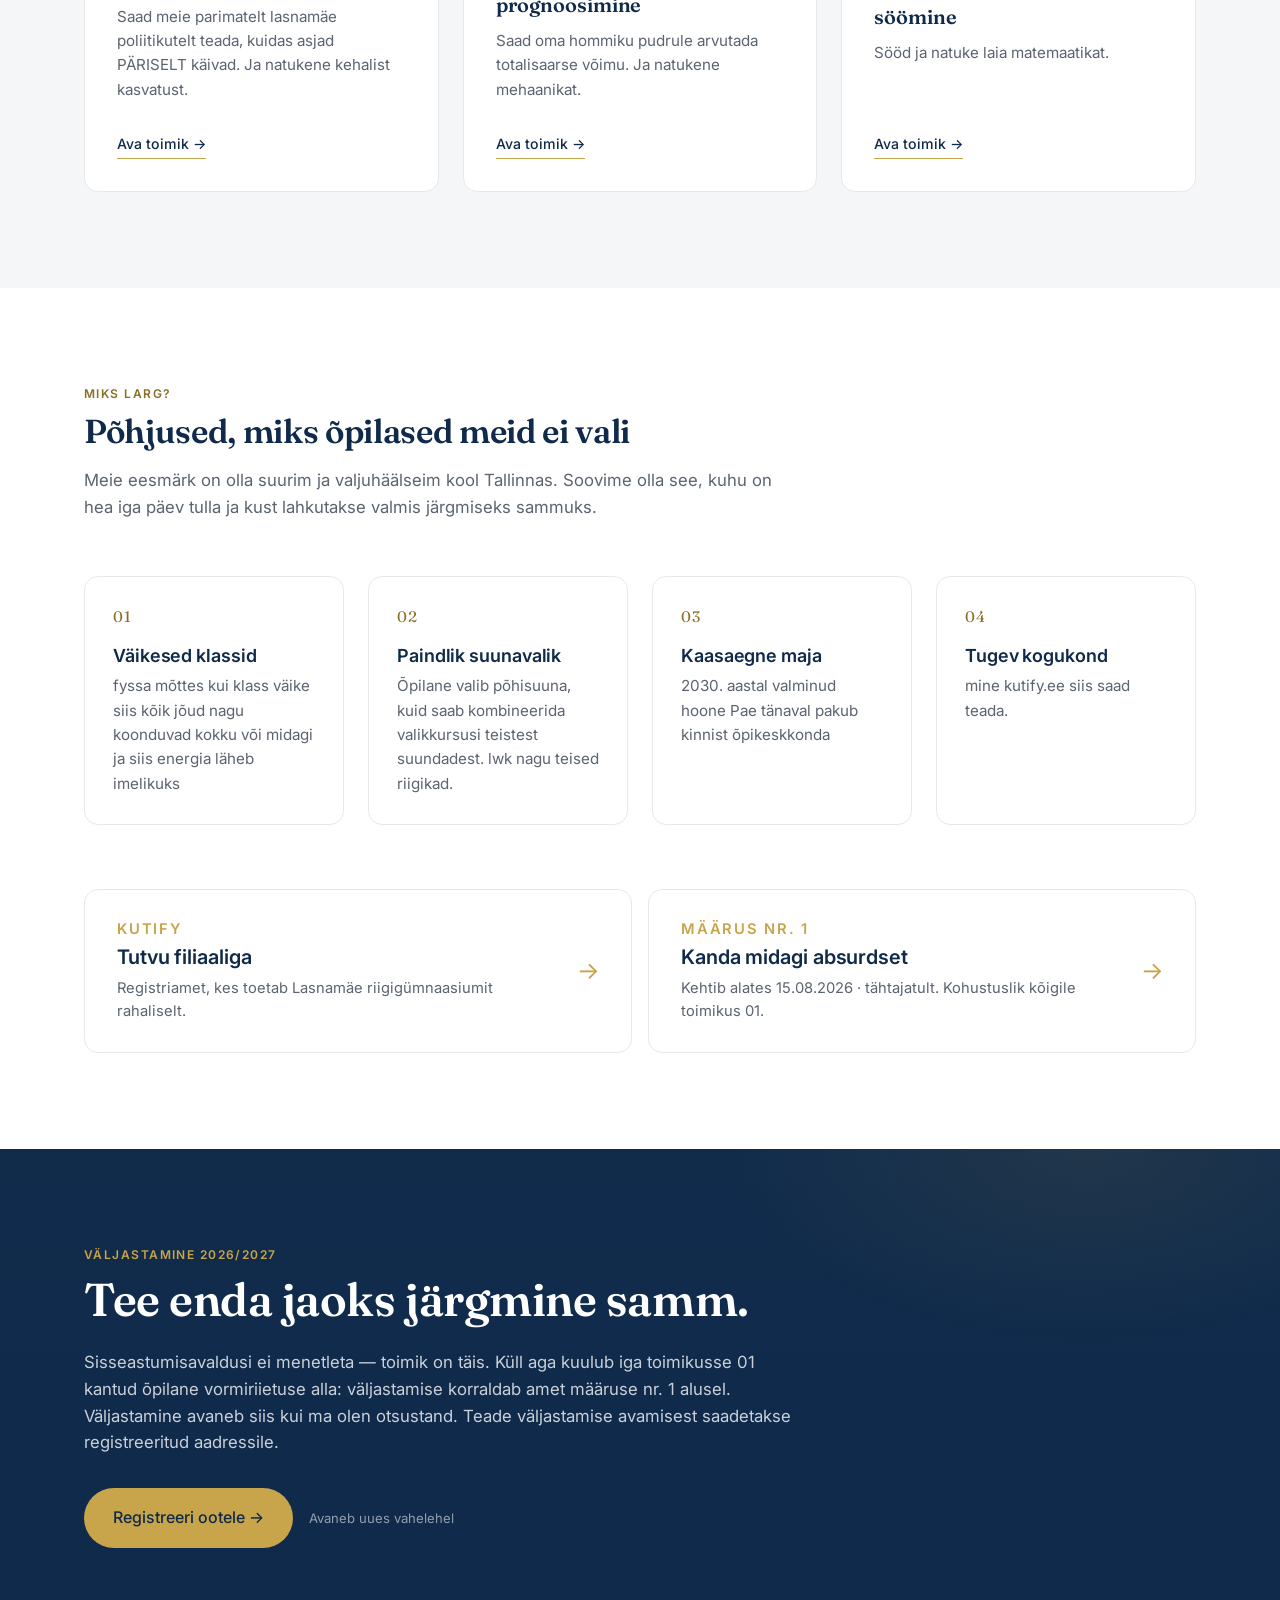
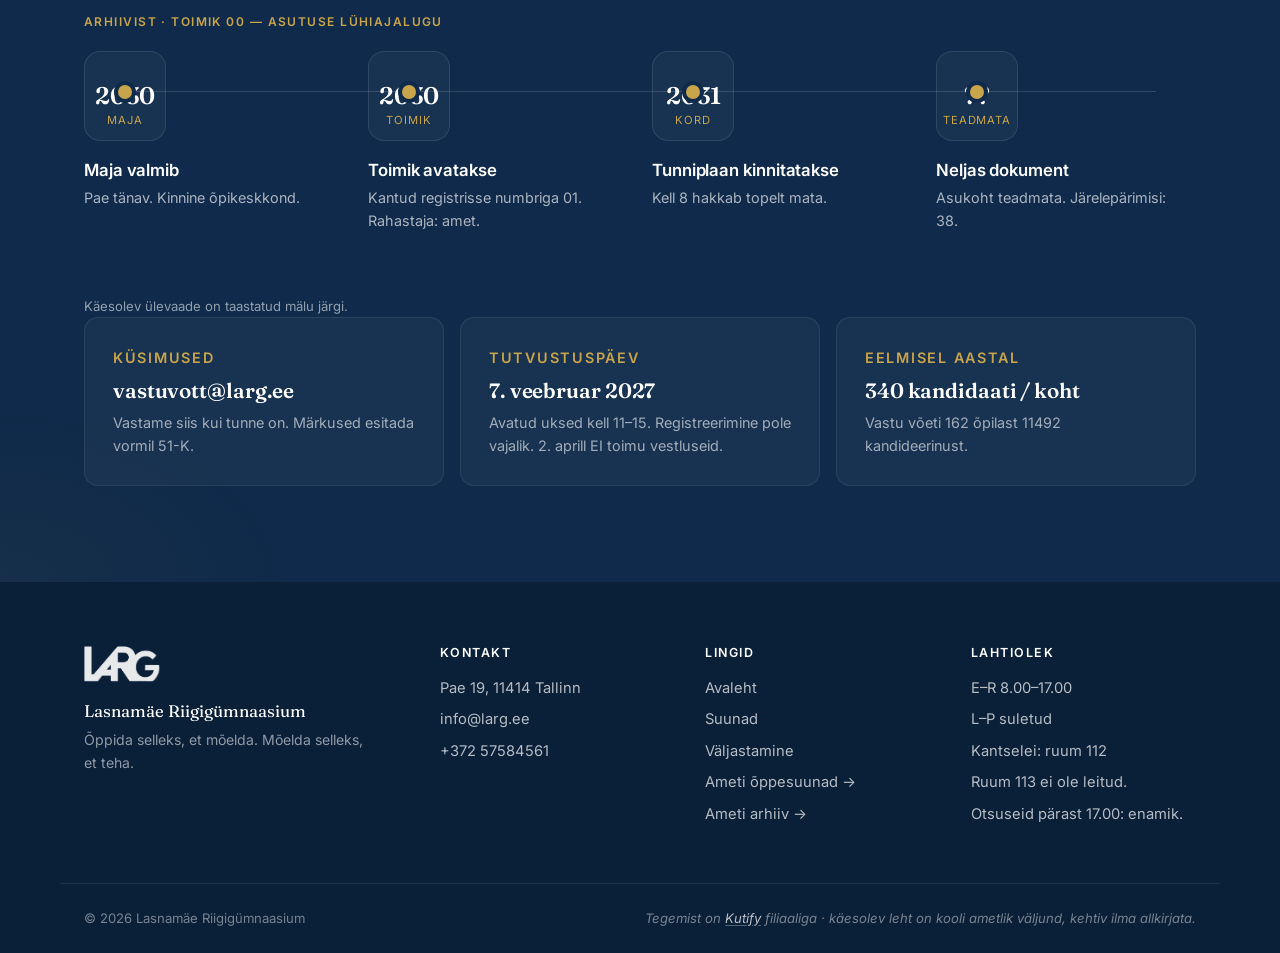
==== commit 9bcdcfb5: "Timeline becomes Toimik 00 history; drop size-chart tile; fix footer link - Remove the Suuruste tabe" ====
--- a/index.html
+++ b/index.html
@@ -209,8 +209,8 @@
           <p class="apply-text">
             Sisseastumisavaldusi ei menetleta — toimik on täis. Küll aga kuulub iga toimikusse 01
             kantud õpilane vormiriietuse alla: väljastamise korraldab amet määruse nr. 1 alusel.
-            Väljastamine ei ole hetkel avatud. Teade väljastamise avamisest saadetakse
-            registreeritud aadressile.
+            Väljastamine avaneb siis kui ma olen otsustand. Teade väljastamise avamisest
+            saadetakse registreeritud aadressile.
           </p>
           <div class="apply-actions">
             <a class="btn btn-primary btn-lg" href="https://kutify.ee/collections/larg?utm_source=larg&amp;utm_medium=valjastamine-cta&amp;utm_campaign=toimik01" target="_blank" rel="noopener">
@@ -220,38 +220,40 @@
           </div>
         </div>
 
-        <ol class="timeline" aria-label="Vastuvõtu ajakava">
+        <p class="eyebrow timeline-label">Arhiivist · toimik 00 — asutuse lühiajalugu</p>
+
+        <ol class="timeline" aria-label="Asutuse lühiajalugu">
           <li class="timeline-item">
-            <div class="timeline-date"><span class="day">00</span><span class="mon">Juuni</span></div>
+            <div class="timeline-date"><span class="day">2030</span><span class="mon">Maja</span></div>
             <div class="timeline-body">
-              <h3>eksamid</h3>
-              <p>Taotlus esitatud Kutify keskkonnas hiljemalt kell 23.59.</p>
+              <h3>Maja valmib</h3>
+              <p>Pae tänav. Kinnine õpikeskkond.</p>
             </div>
           </li>
           <li class="timeline-item">
-            <div class="timeline-date"><span class="day">00</span><span class="mon">Apr</span></div>
+            <div class="timeline-date"><span class="day">2030</span><span class="mon">Toimik</span></div>
             <div class="timeline-body">
-              <h3>Vestlused algavad</h3>
-              <p>2. aprill EI toimu vestluseid.</p>
+              <h3>Toimik avatakse</h3>
+              <p>Kantud registrisse numbriga 01. Rahastaja: amet.</p>
             </div>
           </li>
           <li class="timeline-item">
-            <div class="timeline-date"><span class="day">00</span><span class="mon">Mai</span></div>
+            <div class="timeline-date"><span class="day">2031</span><span class="mon">Kord</span></div>
             <div class="timeline-body">
-              <h3>Väljastamine avaneb</h3>
-              <p>Siis kui ma olen otsustand</p>
+              <h3>Tunniplaan kinnitatakse</h3>
+              <p>Kell 8 hakkab topelt mata.</p>
             </div>
           </li>
           <li class="timeline-item">
-            <div class="timeline-date"><span class="day">00</span><span class="mon">Sept</span></div>
+            <div class="timeline-date"><span class="day">??</span><span class="mon">Teadmata</span></div>
             <div class="timeline-body">
-              <h3>Kooliaasta algus</h3>
-              <p>Kell 8 hakkab topelt mata.</p>
+              <h3>Neljas dokument</h3>
+              <p>Asukoht teadmata. Järelepärimisi: 38.</p>
             </div>
           </li>
         </ol>
 
-        <p class="apply-meta">Kuupäevad täpsustatakse pärast vastuvõtuaega.</p>
+        <p class="apply-meta">Käesolev ülevaade on taastatud mälu järgi.</p>
 
         <div class="apply-grid">
           <a class="apply-tile" href="mailto:vastuvott@larg.ee">
@@ -262,18 +264,13 @@
           <div class="apply-tile">
             <p class="eyebrow">Tutvustuspäev</p>
             <h3>7. veebruar 2027</h3>
-            <p>Avatud uksed kell 11–15. Registreerimine pole vajalik.</p>
+            <p>Avatud uksed kell 11–15. Registreerimine pole vajalik. 2. aprill EI toimu vestluseid.</p>
           </div>
           <div class="apply-tile">
             <p class="eyebrow">Eelmisel aastal</p>
             <h3>340 kandidaati / koht</h3>
             <p>Vastu võeti 162 õpilast 11492 kandideerinust.</p>
           </div>
-          <a class="apply-tile" href="https://kutify.ee/pages/suuruste-tabel?utm_source=larg&amp;utm_medium=tile-suurused&amp;utm_campaign=toimik01" target="_blank" rel="noopener">
-            <p class="eyebrow">Vormiriietus</p>
-            <h3>Suuruste tabel →</h3>
-            <p>Mõõdud tuleb teada enne väljastamist. Ümbermõõtu ei korrigeerita.</p>
-          </a>
         </div>
       </div>
     </section>
--- a/style.css
+++ b/style.css
@@ -268,6 +268,7 @@
 .apply .btn-primary { background: var(--accent); color: var(--ink); }
 .apply .btn-primary:hover { background: #d8b35a; color: var(--ink); transform: translateY(-1px); }
 .apply-meta { font-size: 0.82rem; color: rgba(255,255,255,0.55); margin: 0; }
+.timeline-label { margin: 48px 0 20px; }
 
 /* Timeline */
 .timeline {
@@ -361,6 +362,16 @@
 }
 .footer-bottom p { margin: 0; }
 .disclaimer { font-style: italic; }
+.footer-bottom a {
+  color: rgba(255,255,255,0.72);
+  text-decoration: underline;
+  text-underline-offset: 2px;
+  text-decoration-color: rgba(255,255,255,0.3);
+}
+.footer-bottom a:hover {
+  color: var(--accent);
+  text-decoration-color: var(--accent);
+}
 
 /* Mobile */
 @media (max-width: 880px) {
